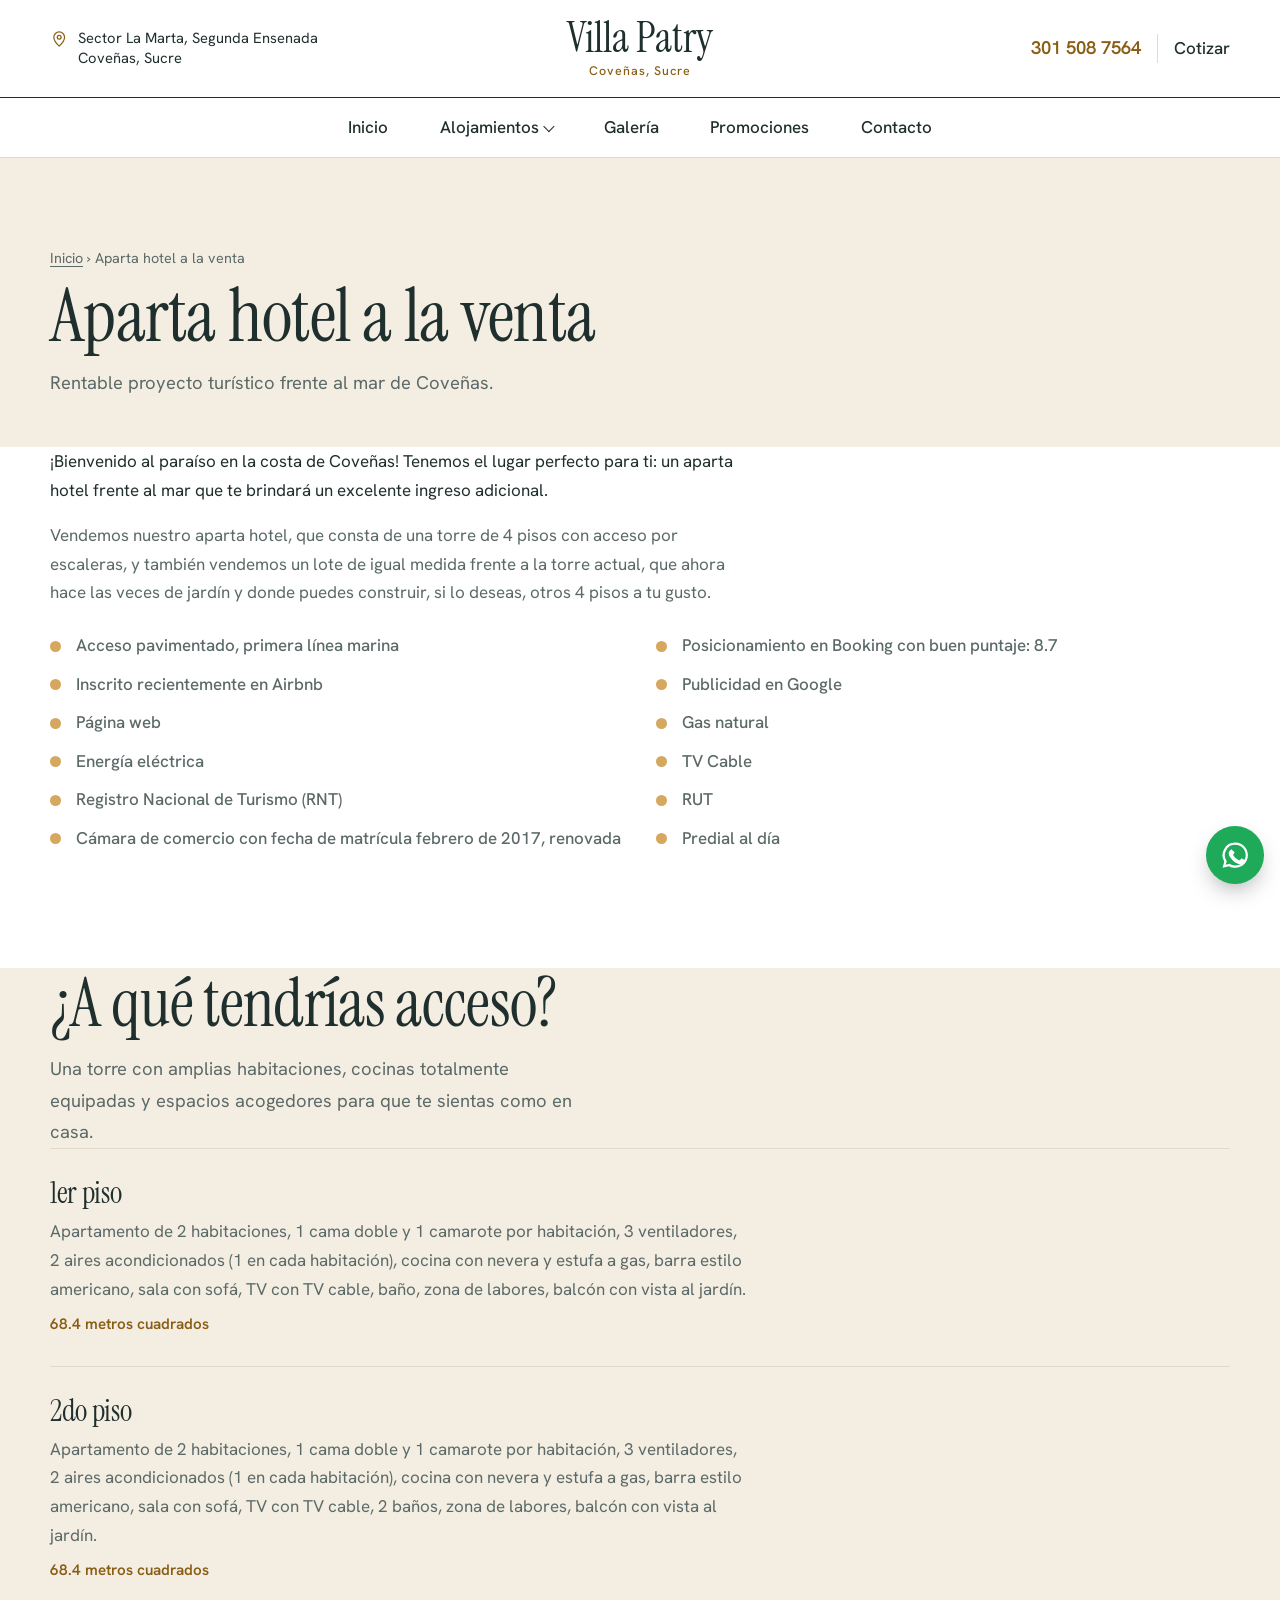
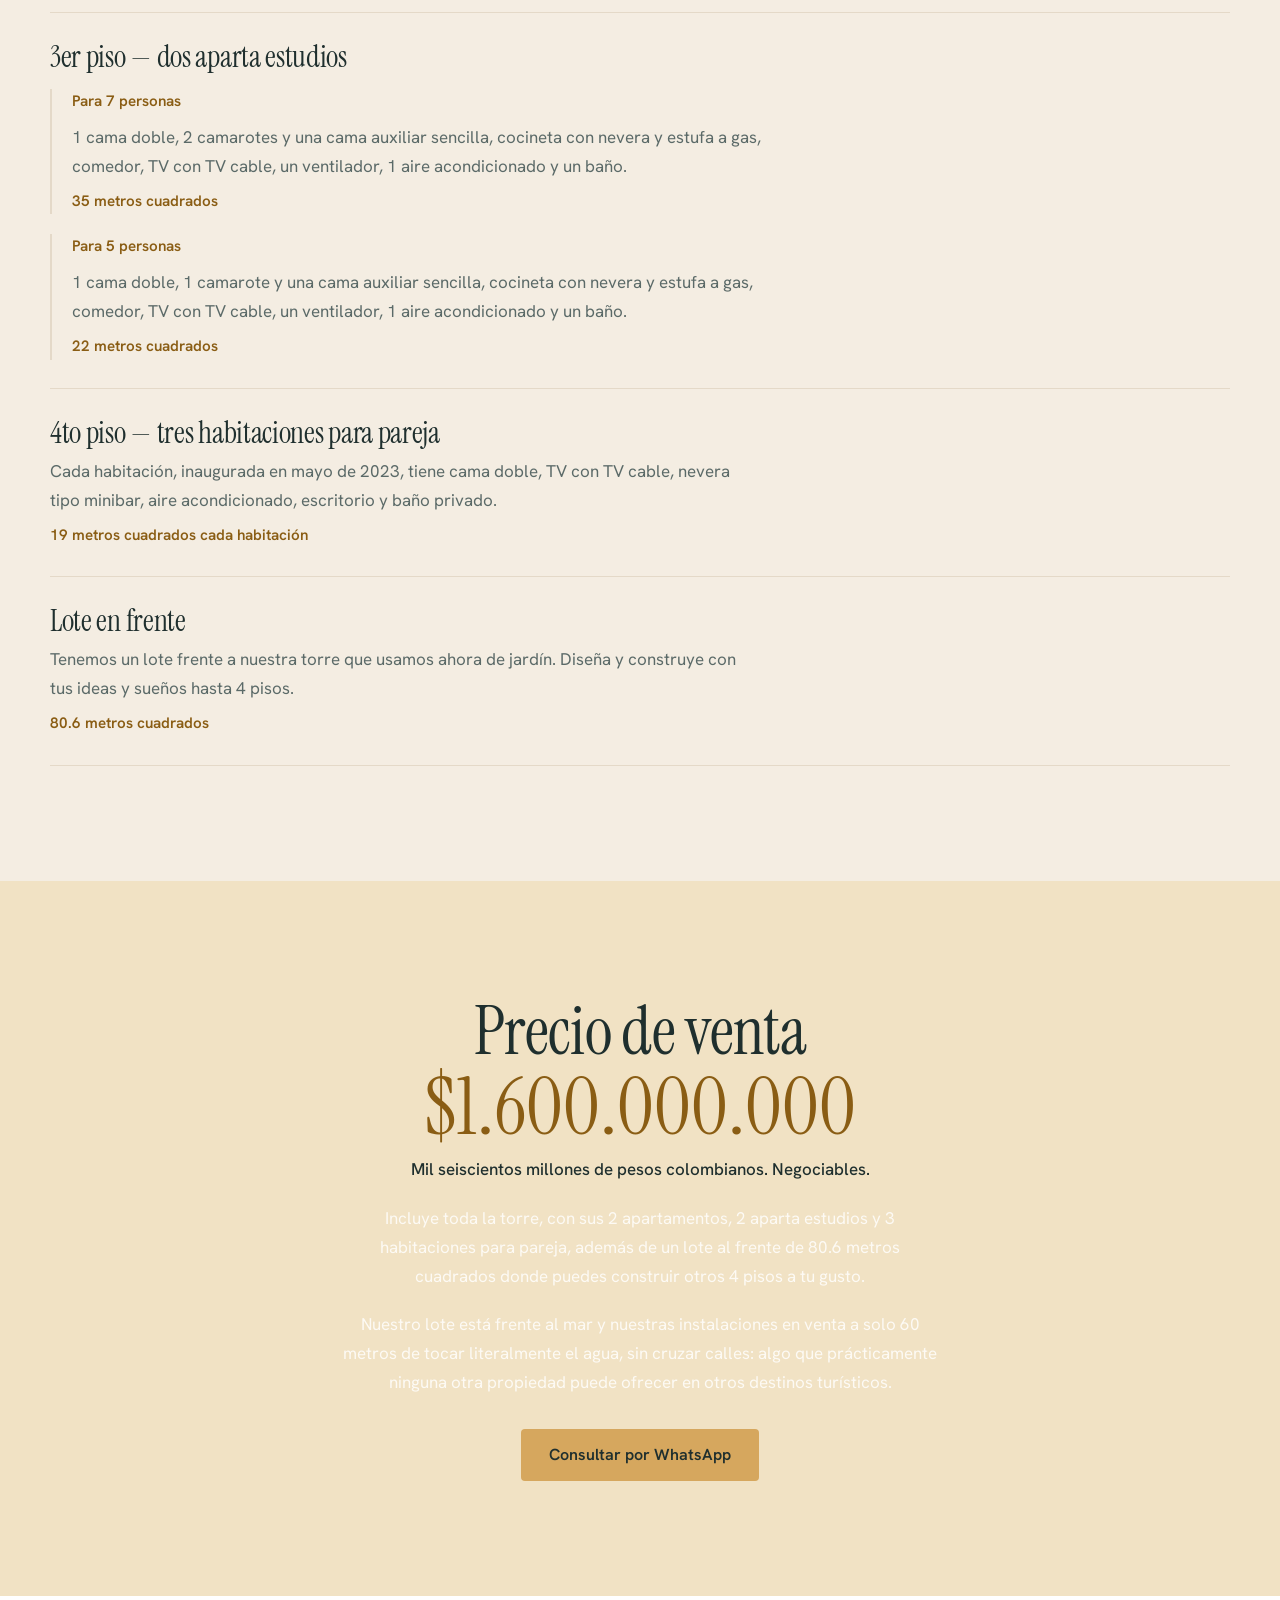
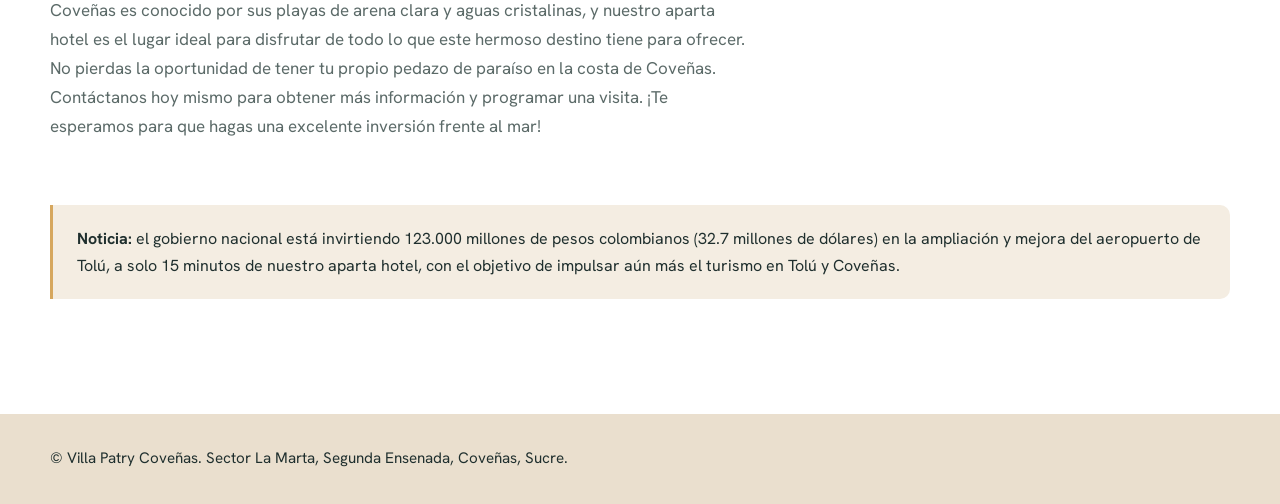
==== apartahotel-a-la-venta-en-covenas/index.html @ 7b1c01c3 "Add files via upload" ====
<!DOCTYPE html>
<html lang="es-CO">
<head>
<meta charset="utf-8">
<meta name="viewport" content="width=device-width, initial-scale=1">
<title>Aparta hotel a la venta | Villa Patry, Coveñas</title>
<meta name="description" content="Aparta hotel frente al mar en Coveñas en venta: torre de 4 pisos con 2 apartamentos, 2 aparta estudios y 3 habitaciones para pareja, más un lote de 80.6 m² para ampliar.">
<link rel="canonical" href="https://www.villapatry.com/apartahotel-a-la-venta-en-covenas/">
<meta property="og:type" content="website">
<meta property="og:locale" content="es_CO">
<meta property="og:site_name" content="Villa Patry">
<meta property="og:title" content="Aparta hotel a la venta | Villa Patry, Coveñas">
<meta property="og:description" content="Aparta hotel frente al mar en Coveñas en venta: torre de 4 pisos con 2 apartamentos, 2 aparta estudios y 3 habitaciones para pareja, más un lote de 80.6 m² para ampliar.">
<meta property="og:url" content="https://www.villapatry.com/apartahotel-a-la-venta-en-covenas/">
<meta property="og:image" content="https://www.villapatry.com/hero.jpg">
<meta property="og:image:width" content="1600">
<meta property="og:image:height" content="1600">
<meta name="twitter:card" content="summary_large_image">
<meta name="theme-color" content="#ffffff">
<meta name="robots" content="noindex, nofollow">

<link rel="preconnect" href="https://fonts.googleapis.com">
<link rel="preconnect" href="https://fonts.gstatic.com" crossorigin>
<link href="https://fonts.googleapis.com/css2?family=Hanken+Grotesk:wght@400;500;600&family=Instrument+Serif:ital@0;1&display=swap" rel="stylesheet">
<link rel="stylesheet" href="/styles.css">
<script type="application/ld+json">
{"@context":"https://schema.org","@type":"BreadcrumbList","itemListElement":[{"@type":"ListItem","position":1,"name":"Inicio","item":"https://www.villapatry.com/"},{"@type":"ListItem","position":2,"name":"Aparta hotel a la venta","item":"https://www.villapatry.com/apartahotel-a-la-venta-en-covenas/"}]}
</script>
</head>
<body>
<a class="skip" href="#main">Ir al contenido</a>
<header class="head">
  <div class="wrap topbar">
    <div class="addr-top">
      <svg viewBox="0 0 24 24" fill="none" stroke="currentColor" stroke-width="1.6" aria-hidden="true"><path d="M12 21s7-6.2 7-11.5a7 7 0 0 0-14 0C5 14.8 12 21 12 21Z"/><circle cx="12" cy="9.5" r="2.5"/></svg>
      <span>Sector La Marta, Segunda Ensenada<br>Coveñas, Sucre</span>
    </div>
    <a class="logo" href="/">Villa Patry<small>Coveñas, Sucre</small></a>
    <div class="contact-top">
      <a class="tel" data-wa="Hola Villa Patry, quiero cotizar una estadía." href="https://wa.me/573015087564">301 508 7564</a>
      <a class="res" data-wa="Hola Villa Patry, quiero cotizar una estadía." href="https://wa.me/573015087564">Cotizar</a>
    </div>
    <button class="menu-btn" type="button" aria-expanded="false" aria-controls="nav">Menú</button>
  </div>
  <nav class="navrow" id="nav" aria-label="Principal">
    <ul><li><a href="/">Inicio</a></li><li class="has-dd"><details class="navdd"><summary>Alojamientos</summary><ul class="dd-menu"><li><a href="/habitacion-parejas/">Habitación para parejas</a></li><li><a href="/apartaestudio-5-personas/">Aparta estudio para 5 personas</a></li><li><a href="/apartaestudio-7-personas/">Aparta estudio para 7 personas</a></li><li><a href="/apartamento-2-habitaciones-covenas/">Apartamento de 2 habitaciones</a></li></ul></details></li><li><a href="/galeria/">Galería</a></li><li><a href="/promociones/">Promociones</a></li><li><a href="/contacto/">Contacto</a></li></ul>
  </nav>
</header>
<main id="main">
  <section class="page-hero">
    <div class="wrap">
      <p class="crumbs"><a href="/">Inicio</a> &rsaquo; Aparta hotel a la venta</p>
      <h1>Aparta hotel a la venta</h1>
      <p class="intro">Rentable proyecto turístico frente al mar de Coveñas.</p>
    </div>
  </section>

  <section class="section" style="padding-top:0">
    <div class="wrap">
      <p style="max-width:70ch">¡Bienvenido al paraíso en la costa de Coveñas! Tenemos el lugar perfecto para ti: un aparta hotel frente al mar que te brindará un excelente ingreso adicional.</p>
      <p style="max-width:70ch;color:var(--muted);margin-top:1rem">Vendemos nuestro aparta hotel, que consta de una torre de 4 pisos con acceso por escaleras, y también vendemos un lote de igual medida frente a la torre actual, que ahora hace las veces de jardín y donde puedes construir, si lo deseas, otros 4 pisos a tu gusto.</p>

      <ul class="sale-features">
        <li>Acceso pavimentado, primera línea marina</li>
        <li>Posicionamiento en Booking con buen puntaje: 8.7</li>
        <li>Inscrito recientemente en Airbnb</li>
        <li>Publicidad en Google</li>
        <li>Página web</li>
        <li>Gas natural</li>
        <li>Energía eléctrica</li>
        <li>TV Cable</li>
        <li>Registro Nacional de Turismo (RNT)</li>
        <li>RUT</li>
        <li>Cámara de comercio con fecha de matrícula febrero de 2017, renovada</li>
        <li>Predial al día</li>
      </ul>
    </div>
  </section>

  <section class="section sand" style="padding-top:0">
    <div class="wrap">
      <h2>¿A qué tendrías acceso?</h2>
      <p class="intro">Una torre con amplias habitaciones, cocinas totalmente equipadas y espacios acogedores para que te sientas como en casa.</p>

      <div class="floor-card">
        <h3>1er piso</h3>
        <p class="lead">Apartamento de 2 habitaciones, 1 cama doble y 1 camarote por habitación, 3 ventiladores, 2 aires acondicionados (1 en cada habitación), cocina con nevera y estufa a gas, barra estilo americano, sala con sofá, TV con TV cable, baño, zona de labores, balcón con vista al jardín.</p>
        <p class="medidas">68.4 metros cuadrados</p>
      </div>

      <div class="floor-card">
        <h3>2do piso</h3>
        <p class="lead">Apartamento de 2 habitaciones, 1 cama doble y 1 camarote por habitación, 3 ventiladores, 2 aires acondicionados (1 en cada habitación), cocina con nevera y estufa a gas, barra estilo americano, sala con sofá, TV con TV cable, 2 baños, zona de labores, balcón con vista al jardín.</p>
        <p class="medidas">68.4 metros cuadrados</p>
      </div>

      <div class="floor-card">
        <h3>3er piso &mdash; dos aparta estudios</h3>
        <div class="sub-unit">
          <p class="who">Para 7 personas</p>
          <p class="lead">1 cama doble, 2 camarotes y una cama auxiliar sencilla, cocineta con nevera y estufa a gas, comedor, TV con TV cable, un ventilador, 1 aire acondicionado y un baño.</p>
          <p class="medidas">35 metros cuadrados</p>
        </div>
        <div class="sub-unit">
          <p class="who">Para 5 personas</p>
          <p class="lead">1 cama doble, 1 camarote y una cama auxiliar sencilla, cocineta con nevera y estufa a gas, comedor, TV con TV cable, un ventilador, 1 aire acondicionado y un baño.</p>
          <p class="medidas">22 metros cuadrados</p>
        </div>
      </div>

      <div class="floor-card">
        <h3>4to piso &mdash; tres habitaciones para pareja</h3>
        <p class="lead">Cada habitación, inaugurada en mayo de 2023, tiene cama doble, TV con TV cable, nevera tipo minibar, aire acondicionado, escritorio y baño privado.</p>
        <p class="medidas">19 metros cuadrados cada habitación</p>
      </div>

      <div class="floor-card">
        <h3>Lote en frente</h3>
        <p class="lead">Tenemos un lote frente a nuestra torre que usamos ahora de jardín. Diseña y construye con tus ideas y sueños hasta 4 pisos.</p>
        <p class="medidas">80.6 metros cuadrados</p>
      </div>
    </div>
  </section>

  <section class="section promo price-band">
    <div class="wrap">
      <h2>Precio de venta</h2>
      <p class="amount">$1.600.000.000</p>
      <p class="words">Mil seiscientos millones de pesos colombianos. Negociables.</p>
      <p class="fine">Incluye toda la torre, con sus 2 apartamentos, 2 aparta estudios y 3 habitaciones para pareja, además de un lote al frente de 80.6 metros cuadrados donde puedes construir otros 4 pisos a tu gusto.</p>
      <p class="fine">Nuestro lote está frente al mar y nuestras instalaciones en venta a solo 60 metros de tocar literalmente el agua, sin cruzar calles: algo que prácticamente ninguna otra propiedad puede ofrecer en otros destinos turísticos.</p>
      <a class="btn btn-gold" data-wa="Hola Villa Patry, estoy interesado en el aparta hotel en venta. ¿Me pueden dar más información?" href="https://wa.me/573015087564">Consultar por WhatsApp</a>
    </div>
  </section>

  <section class="section" style="padding-top:0">
    <div class="wrap">
      <p style="max-width:70ch;color:var(--muted)">Coveñas es conocido por sus playas de arena clara y aguas cristalinas, y nuestro aparta hotel es el lugar ideal para disfrutar de todo lo que este hermoso destino tiene para ofrecer. No pierdas la oportunidad de tener tu propio pedazo de paraíso en la costa de Coveñas. Contáctanos hoy mismo para obtener más información y programar una visita. ¡Te esperamos para que hagas una excelente inversión frente al mar!</p>

      <div class="callout">
        <p><b>Noticia:</b> el gobierno nacional está invirtiendo 123.000 millones de pesos colombianos (32.7 millones de dólares) en la ampliación y mejora del aeropuerto de Tolú, a solo 15 minutos de nuestro aparta hotel, con el objetivo de impulsar aún más el turismo en Tolú y Coveñas.</p>
      </div>
    </div>
  </section>
</main>
<footer>
  <div class="wrap">© Villa Patry Coveñas. Sector La Marta, Segunda Ensenada, Coveñas, Sucre.</div>
</footer>

<a class="fab" data-wa="Hola Villa Patry, quiero cotizar una estadía." href="https://wa.me/573015087564" aria-label="Escríbenos por WhatsApp">
  <svg viewBox="0 0 24 24" aria-hidden="true"><path fill="currentColor" d="M12 2a10 10 0 0 0-8.6 15.1L2 22l5.1-1.3A10 10 0 1 0 12 2Zm0 1.8a8.2 8.2 0 1 1-4.2 15.2l-.3-.2-3 .8.8-2.9-.2-.3A8.2 8.2 0 0 1 12 3.8Z"/><path fill="currentColor" d="M9 7.6c-.3 0-.7.1-1 .5-.3.4-1.1 1.1-1.1 2.6s1.1 3 1.3 3.2c.2.2 2.2 3.5 5.5 4.7 2.7 1 3.2.8 3.8.7.6-.1 1.9-.8 2.2-1.6.3-.8.3-1.4.2-1.6-.1-.2-.3-.3-.7-.5l-1.9-.9c-.3-.1-.5-.1-.7.2l-.8 1c-.2.2-.4.2-.7.1-.4-.2-1.5-.6-2.8-1.7-1-.9-1.7-2-1.9-2.4-.2-.3 0-.5.2-.7l.5-.6c.2-.2.2-.3.3-.5.1-.2 0-.4 0-.6L9.700 8c-.2-.4-.4-.4-.7-.4Z"/></svg>
</a>

<script src="/script.js"></script>
</body>
</html>
---- styles.css ----
:root{
  --ink:#1f2f2e; --muted:#5b6a68; --line:#e4d9c8;
  --sand:#f4ede2; --sand2:#eadfce; --gold:#d6a75e; --gold-soft:#f1e2c4; --gold-deep:#8a5d14;
  --sea:#1f7a80; --wa:#1faa59;
}
*{box-sizing:border-box;margin:0;padding:0}
html{scroll-behavior:smooth;-webkit-text-size-adjust:100%}
body{font:400 1.0625rem/1.7 'Hanken Grotesk',system-ui,sans-serif;color:var(--ink);background:#fff}
img{display:block;max-width:100%}
a{color:inherit}
h1,h2,h3{font-family:'Instrument Serif',Georgia,serif;font-weight:400;line-height:1.05;letter-spacing:-.01em;text-wrap:balance}
h2{font-size:clamp(2.5rem,5.4vw,4.2rem)}
:focus-visible{outline:3px solid var(--sea);outline-offset:3px}
.wrap{width:min(1180px,100% - 2.5rem);margin-inline:auto}
.skip{position:absolute;left:-999px;top:0;background:#fff;color:var(--ink);padding:.6rem 1rem;z-index:50}
.skip:focus{left:0}

/* Buttons */
.btn{display:inline-flex;align-items:center;justify-content:center;font:600 1rem 'Hanken Grotesk',sans-serif;text-decoration:none;border:1.5px solid transparent;border-radius:4px;padding:.9rem 1.7rem;cursor:pointer;transition:background .2s,border-color .2s,color .2s}
.btn-gold{background:var(--gold);color:var(--ink)}
.btn-gold:hover{background:#e2b877}
.btn-white{background:#fff;color:var(--ink)}
.btn-white:hover{background:var(--gold-soft)}
.btn-out{border-color:var(--ink);color:var(--ink);background:transparent}
.btn-out:hover{background:var(--ink);color:#fff}

/* Header */
.head{background:#fff}
.topbar{display:grid;grid-template-columns:1fr auto 1fr;align-items:center;gap:1rem;padding-block:1.1rem}
.addr-top{display:flex;gap:.6rem;align-items:flex-start;font-size:.92rem;line-height:1.4}
.addr-top svg{width:1.15rem;height:1.15rem;flex:none;margin-top:.15rem;color:var(--gold-deep)}
.logo{text-align:center;text-decoration:none;font:400 2.6rem/1 'Instrument Serif',Georgia,serif}
.logo small{display:block;font:500 .78rem/1.2 'Hanken Grotesk',sans-serif;letter-spacing:.08em;color:var(--gold-deep);margin-top:.3rem}
.contact-top{display:flex;justify-content:flex-end;align-items:center;gap:1rem}
.contact-top .tel{color:var(--gold-deep);font-weight:600;font-size:1.15rem;text-decoration:none}
.contact-top .res{border-left:1px solid var(--line);padding-left:1rem;font-weight:500;text-decoration:none}
.contact-top .res:hover{color:var(--gold-deep)}
.navrow{border-top:1px solid var(--ink);border-bottom:1px solid var(--line)}
.navrow ul{display:flex;justify-content:center;flex-wrap:wrap;gap:.25rem clamp(1.25rem,4vw,3.5rem);list-style:none;padding-block:.95rem}
.navrow a{text-decoration:none;font-weight:500}
.navrow a:hover{color:var(--gold-deep)}
.menu-btn{display:none;justify-self:end;background:none;border:1.5px solid var(--ink);color:var(--ink);border-radius:4px;padding:.5rem 1rem;font:600 .95rem 'Hanken Grotesk',sans-serif;cursor:pointer}

/* Nav dropdown (Alojamientos) */
.navrow li{position:relative}
.navrow details{display:inline-block}
.navrow summary{cursor:pointer;font-weight:500;list-style:none}
.navrow summary::-webkit-details-marker{display:none}
.navrow summary::after{content:"";display:inline-block;margin-left:.4em;width:.4em;height:.4em;border-right:1.5px solid currentColor;border-bottom:1.5px solid currentColor;transform:translateY(-.15em) rotate(45deg);transition:transform .15s}
.navrow details[open] summary::after{transform:translateY(.05em) rotate(-135deg)}
.navrow summary:hover{color:var(--gold-deep)}
.navrow li.dd-active summary{color:var(--gold-deep);font-weight:600}
.navrow .dd-menu{list-style:none;margin:0;padding:0}
.navrow details .dd-menu{position:absolute;top:100%;left:50%;transform:translateX(-50%);margin-top:.6rem;background:#fff;border:1px solid var(--line);border-radius:8px;box-shadow:0 14px 34px rgba(0,0,0,.14);min-width:250px;z-index:30;padding:.4rem 0}
.navrow .dd-menu li{padding:0}
.navrow .dd-menu a{display:block;padding:.65rem 1.2rem;font-weight:500;white-space:normal}
.navrow .dd-menu a:hover{background:var(--sand);color:var(--gold-deep)}

/* Home hero CTA dropdown */
.cta-dd{position:relative;display:inline-block}
.cta-dd summary{list-style:none;display:inline-flex}
.cta-dd summary::-webkit-details-marker{display:none}
.cta-dd summary::after{content:"";display:inline-block;margin-left:.55em;align-self:center;width:.45em;height:.45em;border-right:1.6px solid currentColor;border-bottom:1.6px solid currentColor;transform:rotate(45deg) translateY(-.1em)}
.cta-dd[open] summary::after{transform:rotate(-135deg) translateY(.15em)}
.cta-dd .dd-menu{position:absolute;top:calc(100% + .6rem);left:0;background:#fff;border:1px solid var(--line);border-radius:8px;box-shadow:0 14px 34px rgba(0,0,0,.14);min-width:270px;z-index:30;list-style:none;margin:0;padding:.4rem 0}
.cta-dd .dd-menu li{padding:0}
.cta-dd .dd-menu a{display:block;padding:.7rem 1.2rem;font-weight:500;color:var(--ink);text-decoration:none}
.cta-dd .dd-menu a:hover{background:var(--sand);color:var(--gold-deep)}

@media (max-width:900px){
  .navrow details .dd-menu{position:static;transform:none;box-shadow:none;border:none;background:none;margin-top:.4rem;padding-left:0;text-align:center}
}

/* Hero */
.hero{position:relative;min-height:clamp(520px,80svh,780px);display:grid;place-items:center;text-align:center;color:#fff;background:var(--sand2);overflow:hidden}
.hero .bg{position:absolute;inset:0;width:100%;height:100%;object-fit:cover;animation:settle 2.4s cubic-bezier(.2,.7,.2,1) both}
.hero::after{content:"";position:absolute;inset:0;background:rgba(15,30,30,.3)}
.hero-copy{position:relative;z-index:1;padding:5rem 1.25rem 8rem;max-width:940px;animation:rise .9s .2s cubic-bezier(.2,.7,.2,1) both}
.hero .kick{font:italic 400 clamp(1.5rem,3vw,2.1rem)/1 'Instrument Serif',Georgia,serif;margin-bottom:.9rem}
.hero h1{font-size:clamp(3.4rem,10vw,7.4rem);text-shadow:0 2px 26px rgba(0,0,0,.3)}
.hero .sub{margin-top:1.1rem;font-size:clamp(1.05rem,2vw,1.3rem)}
.hero .btn{margin-top:2rem}
@keyframes settle{from{transform:scale(1.07)}to{transform:none}}
@keyframes rise{from{opacity:0;transform:translateY(22px)}to{opacity:1;transform:none}}

/* Quote bar */
.quote{position:relative;z-index:2;margin-top:-4rem}
.quote form{background:#fff;border:1px solid var(--line);border-radius:6px;padding:1.25rem;display:grid;grid-template-columns:repeat(4,1fr) auto;gap:1rem;align-items:end;box-shadow:0 22px 44px -26px rgba(31,47,46,.4)}
.quote label{display:block;font-size:.85rem;font-weight:600;color:var(--muted);margin-bottom:.3rem}
.quote input,.quote select{width:100%;font:500 1rem 'Hanken Grotesk',sans-serif;color:var(--ink);background:#fff;border:1px solid var(--line);border-radius:4px;padding:.7rem .8rem;min-height:3rem}
.quote .err{grid-column:1/-1;color:#b3261e;font-weight:500}
.quote .err:empty{display:none}

/* Sections */
.section{padding-block:clamp(4rem,9vw,7.5rem)}
.sand{background:var(--sand)}
.section .intro{max-width:54ch;color:var(--muted);margin-top:1rem;font-size:1.15rem}

/* Welcome */
.welcome{display:grid;grid-template-columns:5fr 6fr;gap:clamp(2rem,6vw,5.5rem);align-items:center}
.welcome img{width:100%;aspect-ratio:4/5;object-fit:cover}
.welcome p{color:var(--muted);margin-top:1.25rem;max-width:56ch}
.pull{border-left:2px solid var(--gold);padding-left:1.5rem;margin-top:2rem;font:400 clamp(1.7rem,3.2vw,2.4rem)/1.15 'Instrument Serif',Georgia,serif}
.pull cite{display:block;font:500 .9rem 'Hanken Grotesk',sans-serif;color:var(--muted);margin-top:.6rem;font-style:normal}
.amenities{list-style:none;display:flex;flex-wrap:wrap;gap:.6rem 1.5rem;margin-top:1.5rem}
.amenities li{position:relative;padding-left:1.6rem;font-weight:500;color:var(--muted)}
.amenities li::before{content:"";position:absolute;left:0;top:.45em;width:.85rem;height:.85rem;border-radius:50%;background:var(--gold)}
.welcome .btn{margin-top:2rem}

/* Experiences */
.exp{display:grid;grid-template-columns:repeat(3,1fr);gap:1.5rem;margin-top:clamp(3rem,7vw,5rem)}
.exp img{width:100%;aspect-ratio:4/5;object-fit:cover}
.exp h3{font-size:2rem;margin-top:1rem}
.exp p{color:var(--muted);margin-top:.35rem}

/* Stays */
.stays{display:grid;grid-template-columns:repeat(2,1fr);gap:clamp(2.5rem,5vw,4rem) 2rem;margin-top:clamp(2.5rem,6vw,4rem)}
.stay .img{position:relative;display:block;aspect-ratio:4/3;overflow:hidden;border-radius:18px;background:var(--sand2)}
.stay .img img{width:100%;height:100%;object-fit:cover}
.badge{position:absolute;right:.9rem;bottom:.9rem;background:#fff;color:var(--ink);font:600 .9rem 'Hanken Grotesk',sans-serif;padding:.4rem .9rem;border-radius:999px}
.stay .cap{margin-top:1.1rem;color:var(--gold-deep);font-weight:600;font-size:.95rem}
.stay h3{font-size:clamp(1.9rem,3.2vw,2.5rem);margin-top:.1rem}
.stay .lead{color:var(--muted);margin-top:.4rem}
.specs{margin-top:1.1rem}
.specs div{display:grid;grid-template-columns:6.5rem 1fr;gap:1rem;padding:.55rem 0;border-top:1px solid var(--line);font-size:.98rem}
.specs div:last-child{border-bottom:1px solid var(--line)}
.specs dt{font-weight:600;color:var(--gold-deep)}
.stay .btn{margin-top:1.25rem}

/* Gallery */
.mosaic{columns:3 260px;column-gap:.6rem;margin-top:2.5rem}
.mosaic a{display:block;margin-bottom:.6rem;border-radius:8px;overflow:hidden;background:var(--sand2);break-inside:avoid}
.mosaic img{width:100%;height:auto}

/* Promo */
.promo{background:var(--gold-soft)}
.promo .intro{color:#4c4030}
.tiers{display:grid;grid-template-columns:repeat(3,1fr);margin-top:3rem;border-top:1px solid rgba(31,47,46,.25)}
.tier{padding:1.75rem 1.5rem 1.75rem 0}
.tier + .tier{border-left:1px solid rgba(31,47,46,.25);padding-left:1.5rem}
.tier .n{font:400 clamp(4rem,10vw,7.5rem)/1 'Instrument Serif',Georgia,serif;color:var(--gold-deep)}
.tier .d{font-size:1.2rem;font-weight:500;margin-top:.3rem}
.terms{margin-top:2rem;padding-left:1.1rem;max-width:64ch;color:#4c4030;font-size:.98rem}
.terms li{margin-top:.35rem}
.promo .btn{margin-top:2rem}

/* Location */
.split{display:grid;grid-template-columns:1fr 1fr;gap:clamp(2rem,6vw,5rem);align-items:start}
.addr{font-size:1.25rem;margin-top:1.25rem;line-height:1.5}
.loc-map{width:100%;max-width:380px;height:auto;border-radius:12px;border:1px solid var(--line);margin-top:1.5rem}
.split .btn{margin-top:1.5rem}
.contact{list-style:none;border-top:1px solid var(--line)}
.contact li{display:grid;grid-template-columns:8rem 1fr;gap:1rem;padding:1rem 0;border-bottom:1px solid var(--line)}
.contact b{color:var(--gold-deep)}
.contact a{font-weight:600;text-underline-offset:4px}
.how h3{font-size:clamp(2rem,3.6vw,2.8rem);margin-top:clamp(3rem,7vw,5rem)}
.routes{display:grid;grid-template-columns:repeat(4,1fr);margin-top:1.25rem;border-top:1px solid var(--line)}
.route{padding:1.5rem 1.5rem 1.5rem 0}
.route + .route{border-left:1px solid var(--line);padding-left:1.5rem}
.route .t{font:400 clamp(2.2rem,4.5vw,3.4rem)/1.05 'Instrument Serif',Georgia,serif;color:var(--gold-deep)}
.route .f{margin-top:.4rem;font-weight:500}
.route-note{margin-top:.5rem;color:var(--muted);max-width:62ch}
.route-note a{font-weight:600;text-underline-offset:4px}

/* Footer + FAB */
footer{background:var(--sand2);color:var(--ink);padding-block:2rem;font-size:.95rem}
.fab{position:fixed;right:1rem;bottom:1rem;z-index:30;display:grid;place-items:center;width:3.6rem;height:3.6rem;border-radius:50%;background:var(--wa);color:#fff;box-shadow:0 10px 24px -8px rgba(0,0,0,.4)}
.fab svg{width:1.9rem;height:1.9rem}

/* Lightbox */
dialog{border:0;background:transparent;max-width:100vw;max-height:100vh;width:100%;height:100%;padding:0;color:var(--ink)}
dialog::backdrop{background:rgba(255,255,255,.97)}
dialog figure{height:100%;display:grid;grid-template-rows:1fr auto;place-items:center;padding:3.5rem 1rem 1rem}
dialog img{max-width:92vw;max-height:78vh;object-fit:contain}
dialog figcaption{padding-top:.75rem;font-size:.95rem;text-align:center}
.lb-btn{position:absolute;background:var(--sand);color:var(--ink);border:0;border-radius:4px;font:600 1rem 'Hanken Grotesk',sans-serif;padding:.7rem 1.1rem;cursor:pointer}
.lb-btn:hover{background:var(--sand2)}
.lb-close{top:1rem;right:1rem}
.lb-prev{left:1rem;top:50%}
.lb-next{right:1rem;top:50%}

/* Responsive */
@media (max-width:900px){
  .quote form{grid-template-columns:1fr 1fr}
  .quote form .btn{grid-column:1/-1}
  .welcome,.split{grid-template-columns:1fr}
  .stays{grid-template-columns:1fr}
  .routes{grid-template-columns:1fr 1fr}
  .route:nth-child(odd){border-left:0;padding-left:0}
  .route:nth-child(n+3){border-top:1px solid var(--line)}
}
@media (max-width:820px){
  .topbar{grid-template-columns:1fr auto}
  .addr-top,.contact-top{display:none}
  .logo{text-align:left;font-size:2.2rem}
  .menu-btn{display:inline-block}
  .navrow{display:none}
  .navrow.open{display:block}
  .navrow ul{flex-direction:column;align-items:center;gap:.6rem;padding-block:1.1rem}
}
@media (max-width:760px){
  .exp{grid-template-columns:1fr}
  .tiers,.routes{grid-template-columns:1fr}
  .tier + .tier{border-left:0;border-top:1px solid rgba(31,47,46,.25);padding-left:0}
  .route + .route{border-left:0;border-top:1px solid var(--line);padding-left:0}
  .contact li{grid-template-columns:1fr;gap:.2rem}
  .lb-prev,.lb-next{top:auto;bottom:1rem}
}
@media (prefers-reduced-motion:reduce){
  *,*::before,*::after{animation:none!important;transition:none!important;scroll-behavior:auto!important}
}

/* Multi-page additions: nav active state, breadcrumbs, room list cards, room detail pages */
.navrow a[aria-current="page"]{color:var(--gold-deep);font-weight:600}
.page-hero{background:var(--sand);padding-block:clamp(3rem,7vw,5.5rem) clamp(2rem,4vw,3rem)}
.page-hero .crumbs{font-size:.9rem;color:var(--muted)}
.page-hero .crumbs a{text-decoration:underline;text-underline-offset:3px}
.page-hero h1{font-size:clamp(2.6rem,6vw,4.6rem);margin-top:.5rem}
.page-hero .intro{max-width:56ch;color:var(--muted);margin-top:.75rem;font-size:1.15rem}

/* Alojamientos: list of cards, each linking to its own page */
.room-cards{display:grid;grid-template-columns:repeat(2,1fr);gap:2.5rem 2rem;margin-top:clamp(2.5rem,6vw,4rem)}
.room-card{display:block;text-decoration:none;color:inherit}
.room-card .img{position:relative;display:block;aspect-ratio:4/3;overflow:hidden;border-radius:18px;background:var(--sand2)}
.room-card .img img{width:100%;height:100%;object-fit:cover;transition:transform .4s ease}
.room-card:hover .img img{transform:scale(1.04)}
.room-card .cap{margin-top:1.1rem;color:var(--gold-deep);font-weight:600;font-size:.95rem}
.room-card h3{font-size:clamp(1.7rem,3vw,2.2rem);margin-top:.1rem}
.room-card .lead{color:var(--muted);margin-top:.35rem}
.room-card .see{display:inline-block;margin-top:.75rem;font-weight:600;text-decoration:underline;text-underline-offset:4px}

/* Room detail page */
.room-detail-gal{display:grid;grid-template-columns:repeat(4,1fr);gap:.6rem;margin-top:clamp(2rem,5vw,3rem)}
.room-detail-gal a{position:relative;display:block;overflow:hidden;border-radius:10px;background:var(--sand2);aspect-ratio:1}
.room-detail-gal a:first-child{grid-column:1/3;grid-row:1/3;aspect-ratio:1}
.room-detail-gal img{width:100%;height:100%;object-fit:cover}
.room-detail-body{display:grid;grid-template-columns:7fr 5fr;gap:clamp(2rem,5vw,4rem);margin-top:clamp(2.5rem,6vw,4rem);align-items:start}
.room-detail-body .lead{font-size:1.2rem;color:var(--muted)}
.room-detail-body .specs{margin-top:1.5rem}
.room-detail-body .btn{margin-top:1.5rem}
.other-rooms{margin-top:clamp(3rem,7vw,5.5rem);border-top:1px solid var(--line);padding-top:clamp(2rem,5vw,3rem)}
.other-rooms h2{font-size:clamp(1.8rem,3.6vw,2.6rem)}
.other-rooms .room-cards{grid-template-columns:repeat(3,1fr)}
.home-cards{grid-template-columns:repeat(4,1fr);scroll-margin-top:2rem}
.home-cards .lead{display:none}

@media (max-width:1100px){
  .home-cards{grid-template-columns:repeat(2,1fr)}
}
@media (max-width:900px){
  .room-cards,.other-rooms .room-cards,.home-cards{grid-template-columns:1fr}
  .room-detail-body{grid-template-columns:1fr}
}
@media (max-width:700px){
  .room-detail-gal{grid-template-columns:repeat(2,1fr)}
  .room-detail-gal a:first-child{grid-column:1/3;grid-row:auto;aspect-ratio:16/10}
}

/* Venta (property sale) page */
.sale-features{list-style:none;display:grid;grid-template-columns:repeat(2,1fr);gap:.6rem 2rem;margin-top:1.5rem}
.sale-features li{position:relative;padding-left:1.6rem;font-weight:500;color:var(--muted)}
.sale-features li::before{content:"";position:absolute;left:0;top:.55em;width:.7rem;height:.7rem;border-radius:50%;background:var(--gold)}
.floor-card{padding-block:1.75rem;border-top:1px solid var(--line)}
.floor-card:last-child{border-bottom:1px solid var(--line)}
.floor-card h3{font-size:clamp(1.5rem,2.6vw,1.9rem)}
.floor-card .lead{color:var(--muted);margin-top:.5rem;max-width:70ch}
.floor-card .medidas{margin-top:.5rem;font-weight:600;color:var(--gold-deep);font-size:.95rem}
.sub-unit{margin-top:1rem;padding-left:1.25rem;border-left:2px solid var(--line)}
.sub-unit + .sub-unit{margin-top:1.25rem}
.sub-unit .who{font-weight:600;color:var(--gold-deep);font-size:.95rem}
.price-band{text-align:center}
.price-band .amount{font:400 clamp(2.6rem,7vw,5rem)/1 'Instrument Serif',Georgia,serif;color:var(--gold-deep)}
.price-band .words{margin-top:.5rem;font-weight:500}
.price-band .fine{margin-top:1.25rem;color:rgba(255,255,255,.82);max-width:60ch;margin-inline:auto}
.price-band .btn{margin-top:2rem}
.callout{margin-top:clamp(2.5rem,6vw,4rem);border-left:3px solid var(--gold);padding:1.25rem 1.5rem;background:var(--sand);border-radius:0 10px 10px 0}
.callout p{color:var(--ink);font-size:1rem}

@media (max-width:700px){
  .sale-features{grid-template-columns:1fr}
}
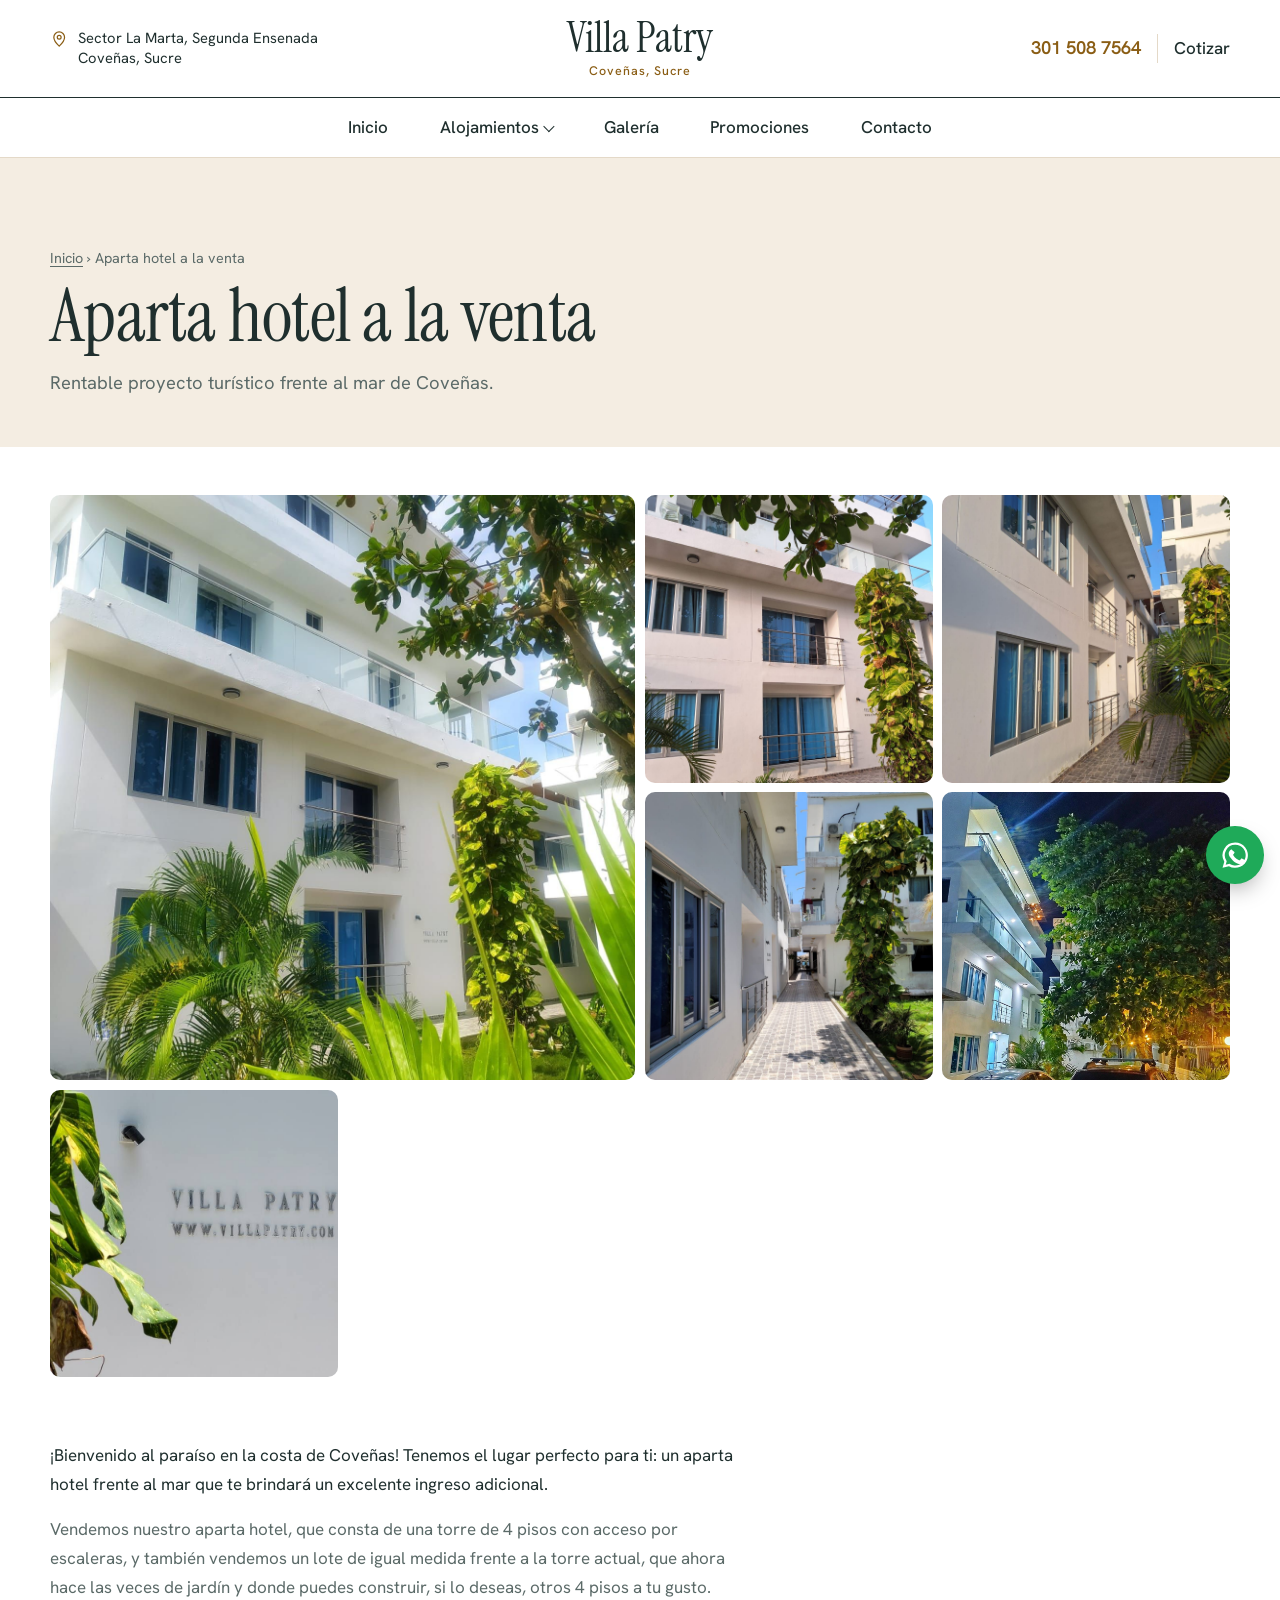
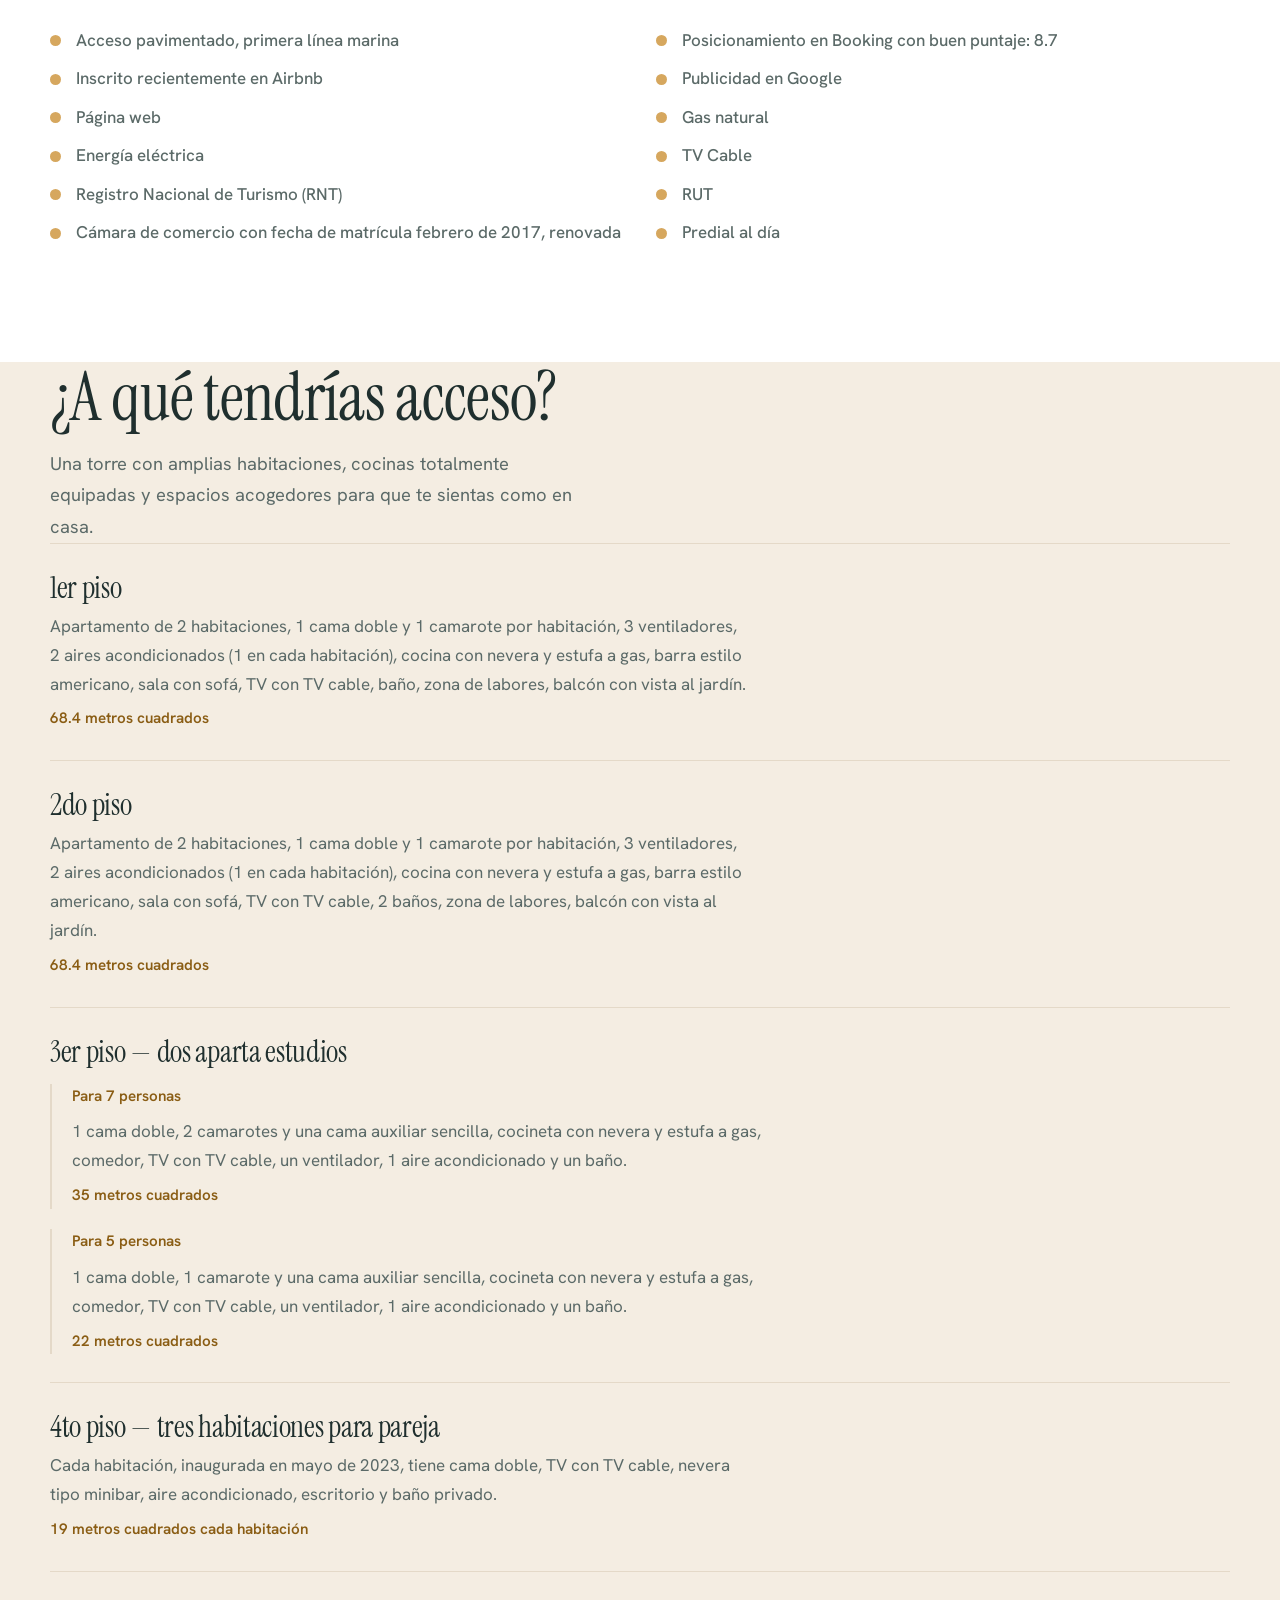
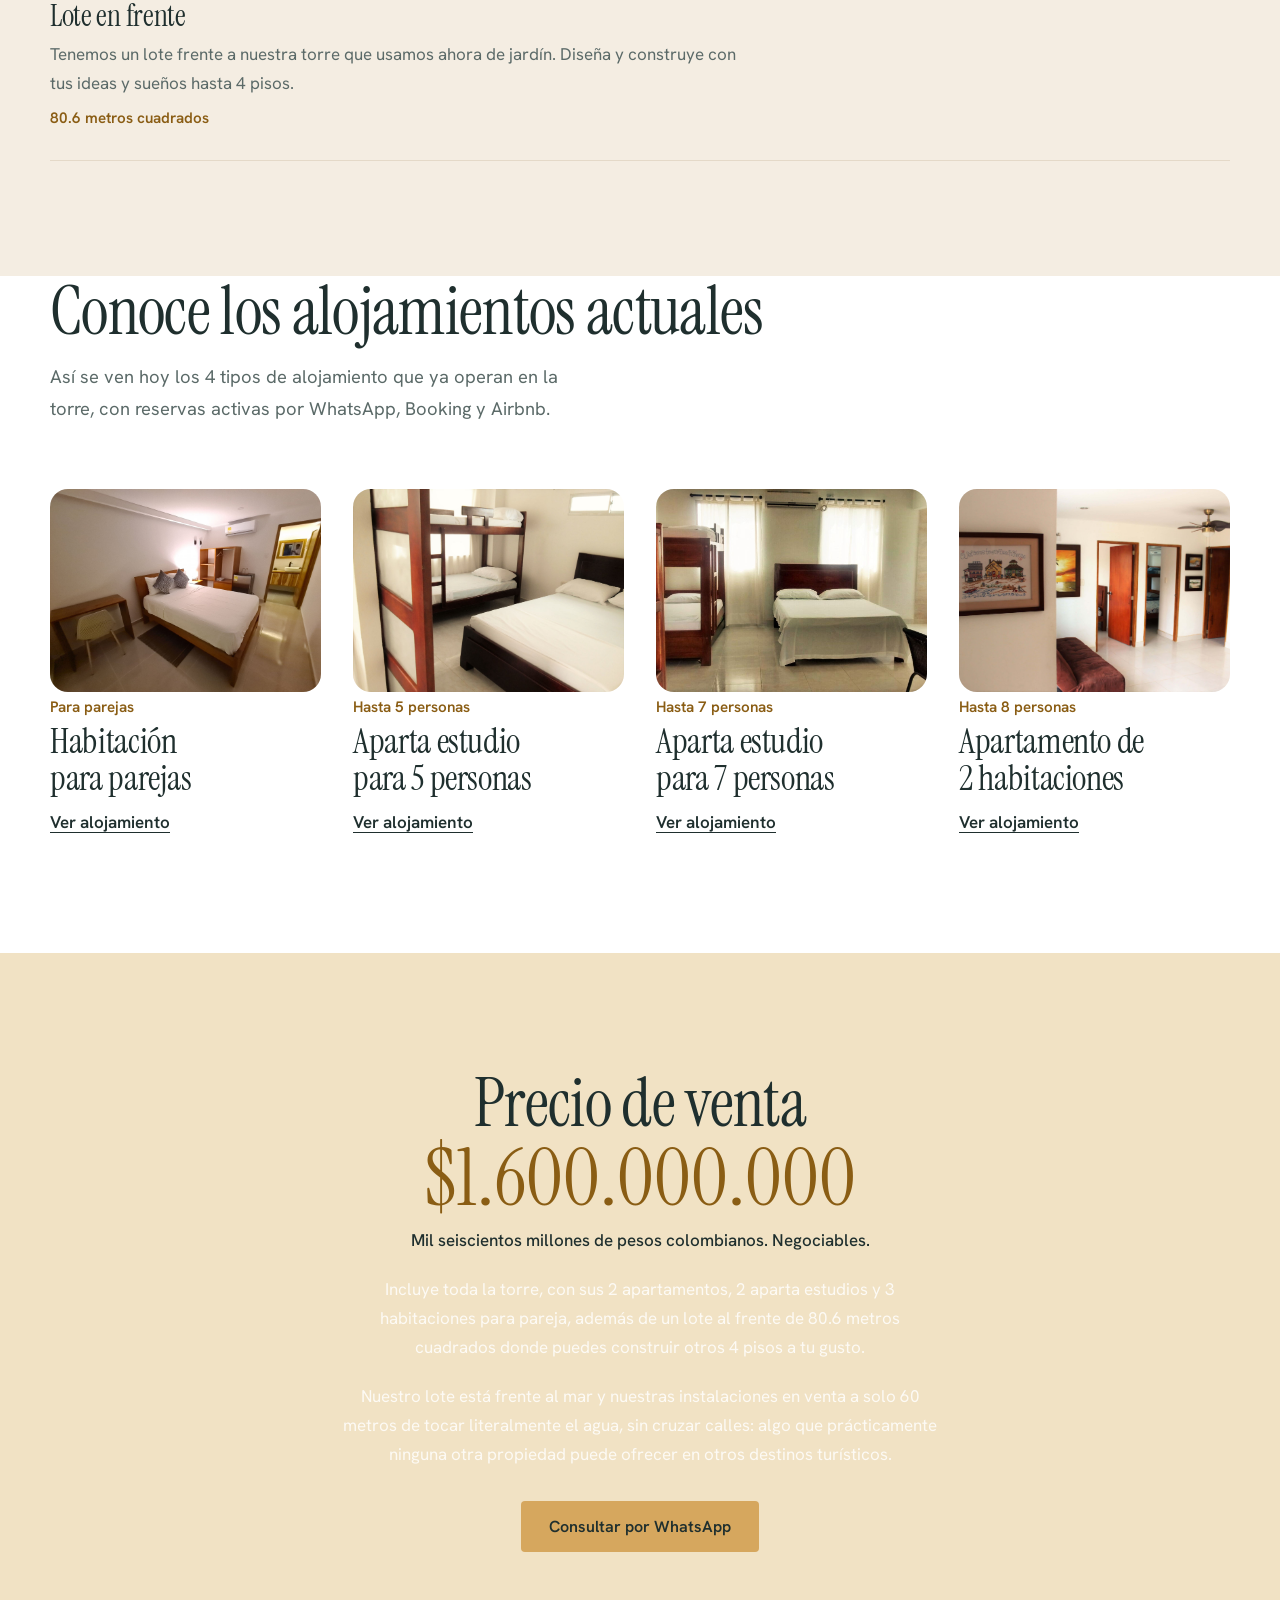
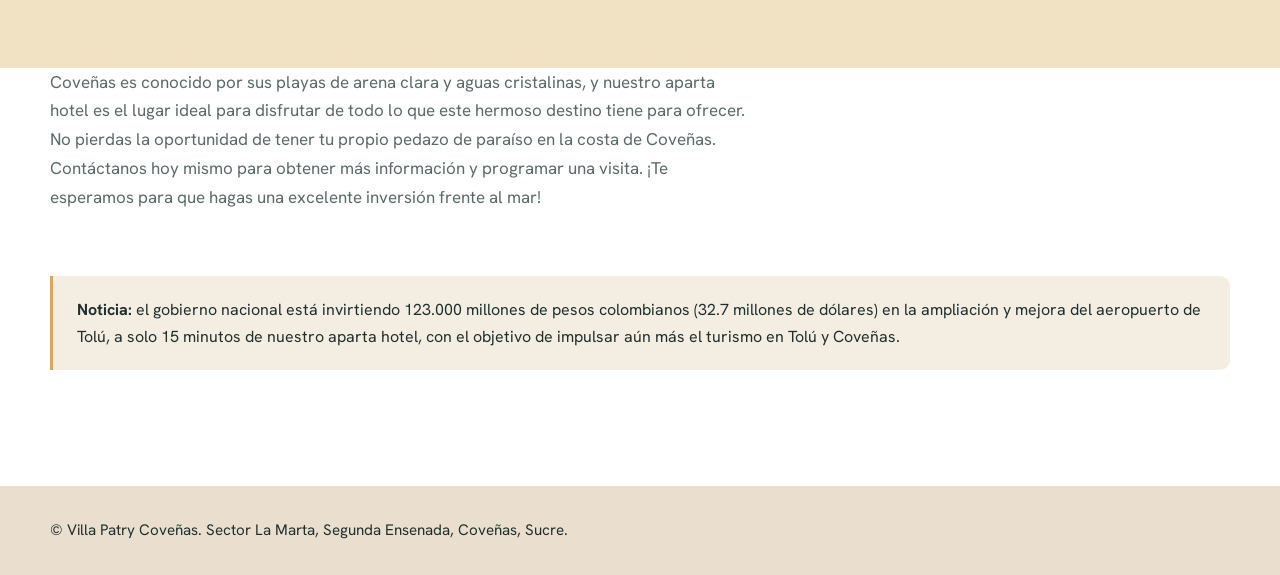
==== commit 9fa7acec: "Add files via upload" ====
--- a/apartahotel-a-la-venta-en-covenas/index.html
+++ b/apartahotel-a-la-venta-en-covenas/index.html
@@ -12,8 +12,8 @@
 <meta property="og:title" content="Aparta hotel a la venta | Villa Patry, Coveñas">
 <meta property="og:description" content="Aparta hotel frente al mar en Coveñas en venta: torre de 4 pisos con 2 apartamentos, 2 aparta estudios y 3 habitaciones para pareja, más un lote de 80.6 m² para ampliar.">
 <meta property="og:url" content="https://www.villapatry.com/apartahotel-a-la-venta-en-covenas/">
-<meta property="og:image" content="https://www.villapatry.com/hero.jpg">
-<meta property="og:image:width" content="1600">
+<meta property="og:image" content="https://www.villapatry.com/venta-torre.jpg">
+<meta property="og:image:width" content="1200">
 <meta property="og:image:height" content="1600">
 <meta name="twitter:card" content="summary_large_image">
 <meta name="theme-color" content="#ffffff">
@@ -57,7 +57,16 @@
 
   <section class="section" style="padding-top:0">
     <div class="wrap">
-      <p style="max-width:70ch">¡Bienvenido al paraíso en la costa de Coveñas! Tenemos el lugar perfecto para ti: un aparta hotel frente al mar que te brindará un excelente ingreso adicional.</p>
+      <div class="room-detail-gal">
+        <a class="lb" data-group="venta" data-alt="Torre de 4 pisos de Villa Patry con balcones de vidrio y palmeras" href="/venta-torre.jpg"><img src="/venta-torre.jpg" alt="Torre de 4 pisos de Villa Patry con balcones de vidrio y palmeras" loading="lazy"></a>
+        <a class="lb" data-group="venta" data-alt="Balcones y ventanas de la fachada de Villa Patry" href="/venta-balcones.jpg"><img src="/venta-balcones.jpg" alt="Balcones y ventanas de la fachada de Villa Patry" loading="lazy"></a>
+        <a class="lb" data-group="venta" data-alt="Pasillo empedrado entre los apartamentos" href="/venta-pasillo.jpg"><img src="/venta-pasillo.jpg" alt="Pasillo empedrado entre los apartamentos" loading="lazy"></a>
+        <a class="lb" data-group="venta" data-alt="Entrada y pasillo de acceso a la torre" href="/venta-entrada.jpg"><img src="/venta-entrada.jpg" alt="Entrada y pasillo de acceso a la torre" loading="lazy"></a>
+        <a class="lb" data-group="venta" data-alt="Fachada de Villa Patry de noche, con balcones iluminados" href="/venta-noche.jpg"><img src="/venta-noche.jpg" alt="Fachada de Villa Patry de noche, con balcones iluminados" loading="lazy"></a>
+        <a class="lb" data-group="venta" data-alt="Aviso Villa Patry en la fachada" href="/venta-letrero.jpg"><img src="/venta-letrero.jpg" alt="Aviso Villa Patry en la fachada" loading="lazy"></a>
+      </div>
+
+      <p style="max-width:70ch;margin-top:clamp(2.5rem,6vw,4rem)">¡Bienvenido al paraíso en la costa de Coveñas! Tenemos el lugar perfecto para ti: un aparta hotel frente al mar que te brindará un excelente ingreso adicional.</p>
       <p style="max-width:70ch;color:var(--muted);margin-top:1rem">Vendemos nuestro aparta hotel, que consta de una torre de 4 pisos con acceso por escaleras, y también vendemos un lote de igual medida frente a la torre actual, que ahora hace las veces de jardín y donde puedes construir, si lo deseas, otros 4 pisos a tu gusto.</p>
 
       <ul class="sale-features">
@@ -122,6 +131,39 @@
     </div>
   </section>
 
+  <section class="section" style="padding-top:0">
+    <div class="wrap">
+      <h2>Conoce los alojamientos actuales</h2>
+      <p class="intro">Así se ven hoy los 4 tipos de alojamiento que ya operan en la torre, con reservas activas por WhatsApp, Booking y Airbnb.</p>
+      <div class="room-cards home-cards">
+        <a class="room-card" href="/habitacion-parejas/">
+          <span class="img"><img src="/pareja-1.jpg" alt="Habitación para parejas con cama doble, escritorio y aire acondicionado" loading="lazy"></span>
+          <span class="cap">Para parejas</span>
+          <h3>Habitación para parejas</h3>
+          <span class="see">Ver alojamiento</span>
+        </a>
+        <a class="room-card" href="/apartaestudio-5-personas/">
+          <span class="img"><img src="/e5-1.jpg" alt="Cama doble y camarote del aparta estudio para 5 personas" loading="lazy"></span>
+          <span class="cap">Hasta 5 personas</span>
+          <h3>Aparta estudio para 5 personas</h3>
+          <span class="see">Ver alojamiento</span>
+        </a>
+        <a class="room-card" href="/apartaestudio-7-personas/">
+          <span class="img"><img src="/e7-1.jpg" alt="Cama doble y camarote del aparta estudio para 7 personas" loading="lazy"></span>
+          <span class="cap">Hasta 7 personas</span>
+          <h3>Aparta estudio para 7 personas</h3>
+          <span class="see">Ver alojamiento</span>
+        </a>
+        <a class="room-card" href="/apartamento-2-habitaciones-covenas/">
+          <span class="img"><img src="/a2-4.jpg" alt="Sala y pasillo hacia las habitaciones del apartamento" loading="lazy"></span>
+          <span class="cap">Hasta 8 personas</span>
+          <h3>Apartamento de 2 habitaciones</h3>
+          <span class="see">Ver alojamiento</span>
+        </a>
+      </div>
+    </div>
+  </section>
+
   <section class="section promo price-band">
     <div class="wrap">
       <h2>Precio de venta</h2>
@@ -142,7 +184,12 @@
       </div>
     </div>
   </section>
-</main>
+</main><dialog id="lb" aria-label="Galería de fotos">
+  <button class="lb-btn lb-close" type="button" aria-label="Cerrar">Cerrar</button>
+  <button class="lb-btn lb-prev" type="button" aria-label="Foto anterior">Anterior</button>
+  <button class="lb-btn lb-next" type="button" aria-label="Foto siguiente">Siguiente</button>
+  <figure><img alt=""><figcaption></figcaption></figure>
+</dialog>
 <footer>
   <div class="wrap">© Villa Patry Coveñas. Sector La Marta, Segunda Ensenada, Coveñas, Sucre.</div>
 </footer>
